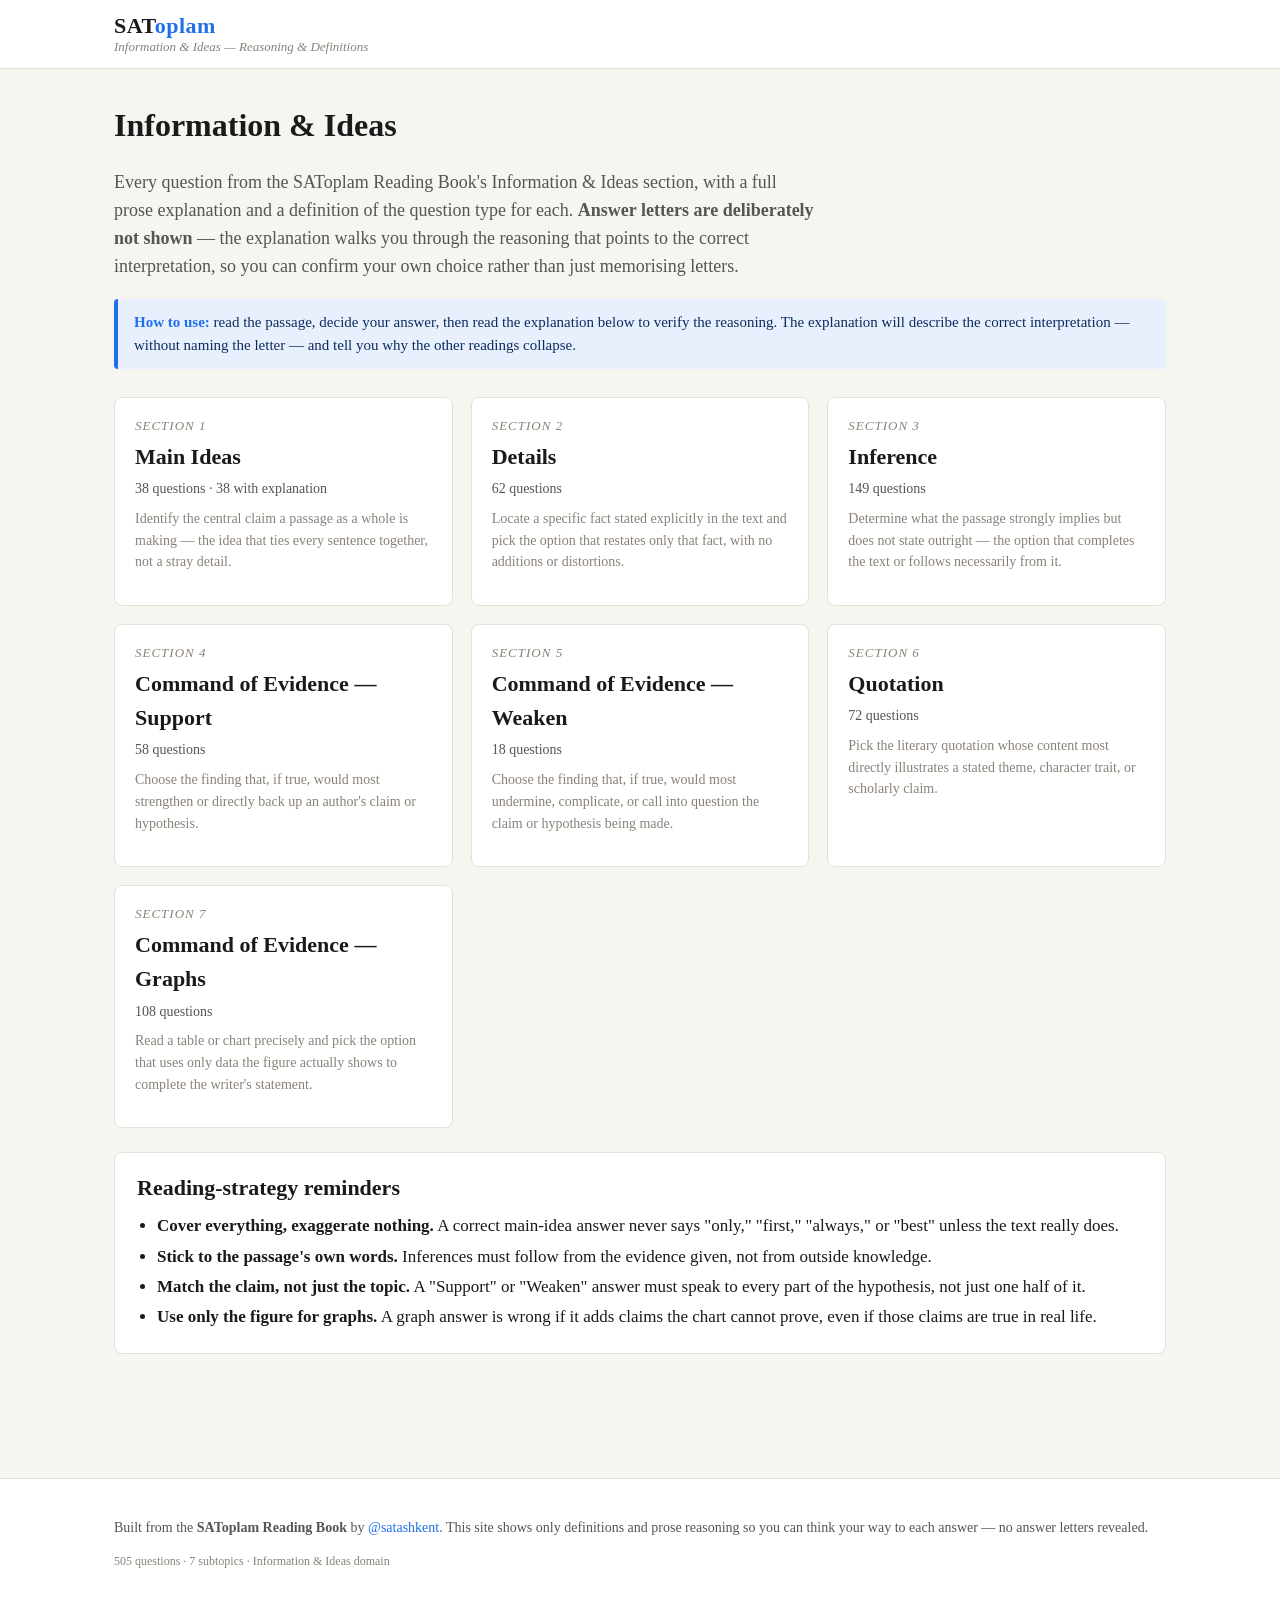
==== site/index.html @ d128f931 "Add SAToplam Information & Ideas reasoning site (passages + 38 main_ideas explanations) Co-Authored-" ====
<!DOCTYPE html>
<html lang="en">
<head>
<meta charset="utf-8" />
<meta name="viewport" content="width=device-width,initial-scale=1" />
<title>SAToplam — Information &amp; Ideas | Reasoning &amp; Definitions</title>
<meta name="description" content="Full prose explanations and definitions for every question in the Information &amp; Ideas section of the SAToplam Reading Book — without answer letters." />
<link rel="stylesheet" href="styles.css" />
</head>
<body>
<header class="topbar">
  <div class="wrap">
    <a class="brand" href="#/">
      <span class="logo">SAT<span class="accent">oplam</span></span>
      <span class="tagline">Information &amp; Ideas — Reasoning &amp; Definitions</span>
    </a>
    <nav class="topnav" id="breadcrumb"></nav>
  </div>
</header>

<main class="wrap" id="view">
  <p class="loading">Loading 505 questions…</p>
</main>

<footer class="footer">
  <div class="wrap">
    <p>
      Built from the <strong>SAToplam Reading Book</strong> by <a href="https://t.me/satashkent" target="_blank" rel="noopener">@satashkent</a>.
      This site shows only definitions and prose reasoning so you can think your way to each answer — no answer letters revealed.
    </p>
    <p class="muted">505 questions · 7 subtopics · Information &amp; Ideas domain</p>
  </div>
</footer>

<script src="app.js"></script>
</body>
</html>
---- site/styles.css ----
/* SAToplam Information & Ideas — site styles */
:root {
  --bg: #f7f5f0;
  --paper: #ffffff;
  --ink: #1a1a1a;
  --ink-soft: #555;
  --muted: #8a8278;
  --rule: #e6e1d6;
  --accent: #1f6feb;
  --accent-soft: #e8f0fe;
  --warn: #b08900;
  --max: 1100px;
}

* { box-sizing: border-box; }

html, body {
  margin: 0;
  padding: 0;
  background: var(--bg);
  color: var(--ink);
  font-family: 'Georgia', 'Iowan Old Style', 'Palatino Linotype', 'Times New Roman', serif;
  font-size: 17px;
  line-height: 1.55;
}

a { color: var(--accent); text-decoration: none; }
a:hover { text-decoration: underline; }

.wrap {
  max-width: var(--max);
  margin: 0 auto;
  padding: 0 24px;
}

.topbar {
  background: var(--paper);
  border-bottom: 1px solid var(--rule);
  padding: 14px 0;
  position: sticky;
  top: 0;
  z-index: 10;
}
.topbar .wrap {
  display: flex;
  align-items: center;
  justify-content: space-between;
  gap: 18px;
  flex-wrap: wrap;
}
.brand { display: flex; flex-direction: column; line-height: 1.1; }
.logo {
  font-weight: 700;
  font-size: 22px;
  letter-spacing: 0.5px;
  color: var(--ink);
}
.logo .accent { color: var(--accent); }
.brand .tagline {
  font-size: 13px;
  color: var(--muted);
  font-style: italic;
  margin-top: 2px;
}
.topnav { font-size: 14px; color: var(--ink-soft); }
.topnav a { color: var(--ink-soft); }
.topnav .sep { margin: 0 6px; color: var(--muted); }

main.wrap { padding-top: 28px; padding-bottom: 60px; min-height: 70vh; }

h1 { font-size: 32px; margin: 4px 0 4px; }
h2 { font-size: 22px; margin: 28px 0 8px; }
h3 { font-size: 18px; margin: 24px 0 6px; color: var(--ink); }

.lead { font-size: 18px; color: var(--ink-soft); max-width: 78ch; }

.notice {
  background: var(--accent-soft);
  border-left: 4px solid var(--accent);
  padding: 12px 16px;
  margin: 18px 0 28px;
  border-radius: 4px;
  color: #0c2c5e;
  font-size: 15px;
}
.notice strong { color: var(--accent); }

/* Topic grid */
.topic-grid {
  display: grid;
  grid-template-columns: repeat(auto-fit, minmax(260px, 1fr));
  gap: 18px;
  margin-top: 18px;
}
.topic-card {
  background: var(--paper);
  border: 1px solid var(--rule);
  border-radius: 8px;
  padding: 18px 20px;
  transition: transform .06s ease, box-shadow .06s ease;
  display: block;
  color: inherit;
}
.topic-card:hover {
  transform: translateY(-1px);
  box-shadow: 0 4px 14px rgba(0,0,0,0.06);
  text-decoration: none;
}
.topic-card .num {
  font-size: 13px;
  color: var(--muted);
  letter-spacing: 1px;
  text-transform: uppercase;
  font-style: italic;
}
.topic-card .name {
  font-size: 22px;
  font-weight: 700;
  color: var(--ink);
  margin: 4px 0;
}
.topic-card .meta {
  color: var(--ink-soft);
  font-size: 14px;
}

/* Question list */
.question-list {
  list-style: none;
  margin: 18px 0 0;
  padding: 0;
}
.question-list li {
  background: var(--paper);
  border: 1px solid var(--rule);
  border-radius: 6px;
  padding: 14px 16px;
  margin-bottom: 10px;
  display: flex;
  gap: 14px;
  align-items: baseline;
  transition: background .08s ease;
}
.question-list li:hover { background: #fdfaf2; }
.question-list .qn {
  display: inline-block;
  min-width: 38px;
  font-weight: 700;
  color: var(--accent);
  font-size: 15px;
}
.question-list .preview {
  flex: 1;
  color: var(--ink-soft);
  font-size: 15px;
  font-style: italic;
}
.question-list .has-exp {
  font-size: 11px;
  color: #2a7a2a;
  background: #e6f3e6;
  padding: 2px 8px;
  border-radius: 999px;
  letter-spacing: 0.4px;
  text-transform: uppercase;
}
.question-list .no-exp {
  font-size: 11px;
  color: var(--warn);
  background: #fff7df;
  padding: 2px 8px;
  border-radius: 999px;
  letter-spacing: 0.4px;
  text-transform: uppercase;
}

/* Question detail */
.question-detail {
  background: var(--paper);
  border: 1px solid var(--rule);
  border-radius: 8px;
  padding: 26px 30px;
  margin-top: 8px;
}
.question-meta {
  font-size: 13px;
  color: var(--muted);
  letter-spacing: 0.6px;
  text-transform: uppercase;
}
.question-passage {
  font-size: 17px;
  line-height: 1.7;
  margin: 14px 0 22px;
  white-space: pre-wrap;
}
.question-prompt {
  font-weight: 700;
  font-size: 17px;
  margin: 0 0 10px;
}
.options {
  list-style: none;
  margin: 0 0 26px;
  padding: 0;
}
.options li {
  border: 1px solid var(--rule);
  background: #fcfaf4;
  border-radius: 6px;
  padding: 10px 14px;
  margin-bottom: 8px;
  display: flex;
  gap: 10px;
}
.options .key {
  font-weight: 700;
  min-width: 22px;
  color: var(--ink);
}
.options .body { flex: 1; }

.explanation {
  background: #fbf9f3;
  border: 1px solid var(--rule);
  border-left: 4px solid var(--accent);
  border-radius: 6px;
  padding: 18px 22px;
  margin-top: 8px;
}
.explanation h3 {
  margin-top: 0;
  color: var(--accent);
  font-size: 14px;
  text-transform: uppercase;
  letter-spacing: 1px;
}
.explanation p { margin: 0 0 12px; }
.explanation .definition {
  font-style: italic;
  color: var(--ink-soft);
  background: #fff;
  border-radius: 4px;
  padding: 10px 14px;
  border: 1px dashed var(--rule);
  margin-bottom: 14px;
}
.explanation .placeholder {
  color: var(--warn);
  font-style: italic;
}

.qnav {
  display: flex;
  justify-content: space-between;
  margin-top: 20px;
  gap: 8px;
  font-size: 14px;
}
.qnav a { padding: 8px 12px; border: 1px solid var(--rule); border-radius: 6px; background: var(--paper); color: var(--ink-soft); }
.qnav a:hover { border-color: var(--accent); color: var(--accent); text-decoration: none; }

.muted { color: var(--muted); font-size: 14px; }

.search-bar {
  display: flex;
  gap: 8px;
  margin: 18px 0;
}
.search-bar input {
  flex: 1;
  padding: 10px 14px;
  border: 1px solid var(--rule);
  border-radius: 6px;
  background: var(--paper);
  font-family: inherit;
  font-size: 16px;
}
.search-bar input:focus { outline: 2px solid var(--accent); border-color: var(--accent); }

.footer {
  border-top: 1px solid var(--rule);
  background: var(--paper);
  padding: 24px 0;
  margin-top: 40px;
  font-size: 14px;
  color: var(--ink-soft);
}
.footer a { color: var(--accent); }
.footer .muted { font-size: 12px; }

/* Tip / how-to-use box on home */
.tips {
  background: var(--paper);
  border: 1px solid var(--rule);
  border-radius: 8px;
  padding: 18px 22px;
  margin: 24px 0;
}
.tips h2 { margin-top: 0; }
.tips ul { padding-left: 20px; margin: 6px 0 0; }
.tips li { margin: 4px 0; }

@media (max-width: 640px) {
  body { font-size: 16px; }
  h1 { font-size: 26px; }
  .question-detail { padding: 18px 18px; }
}
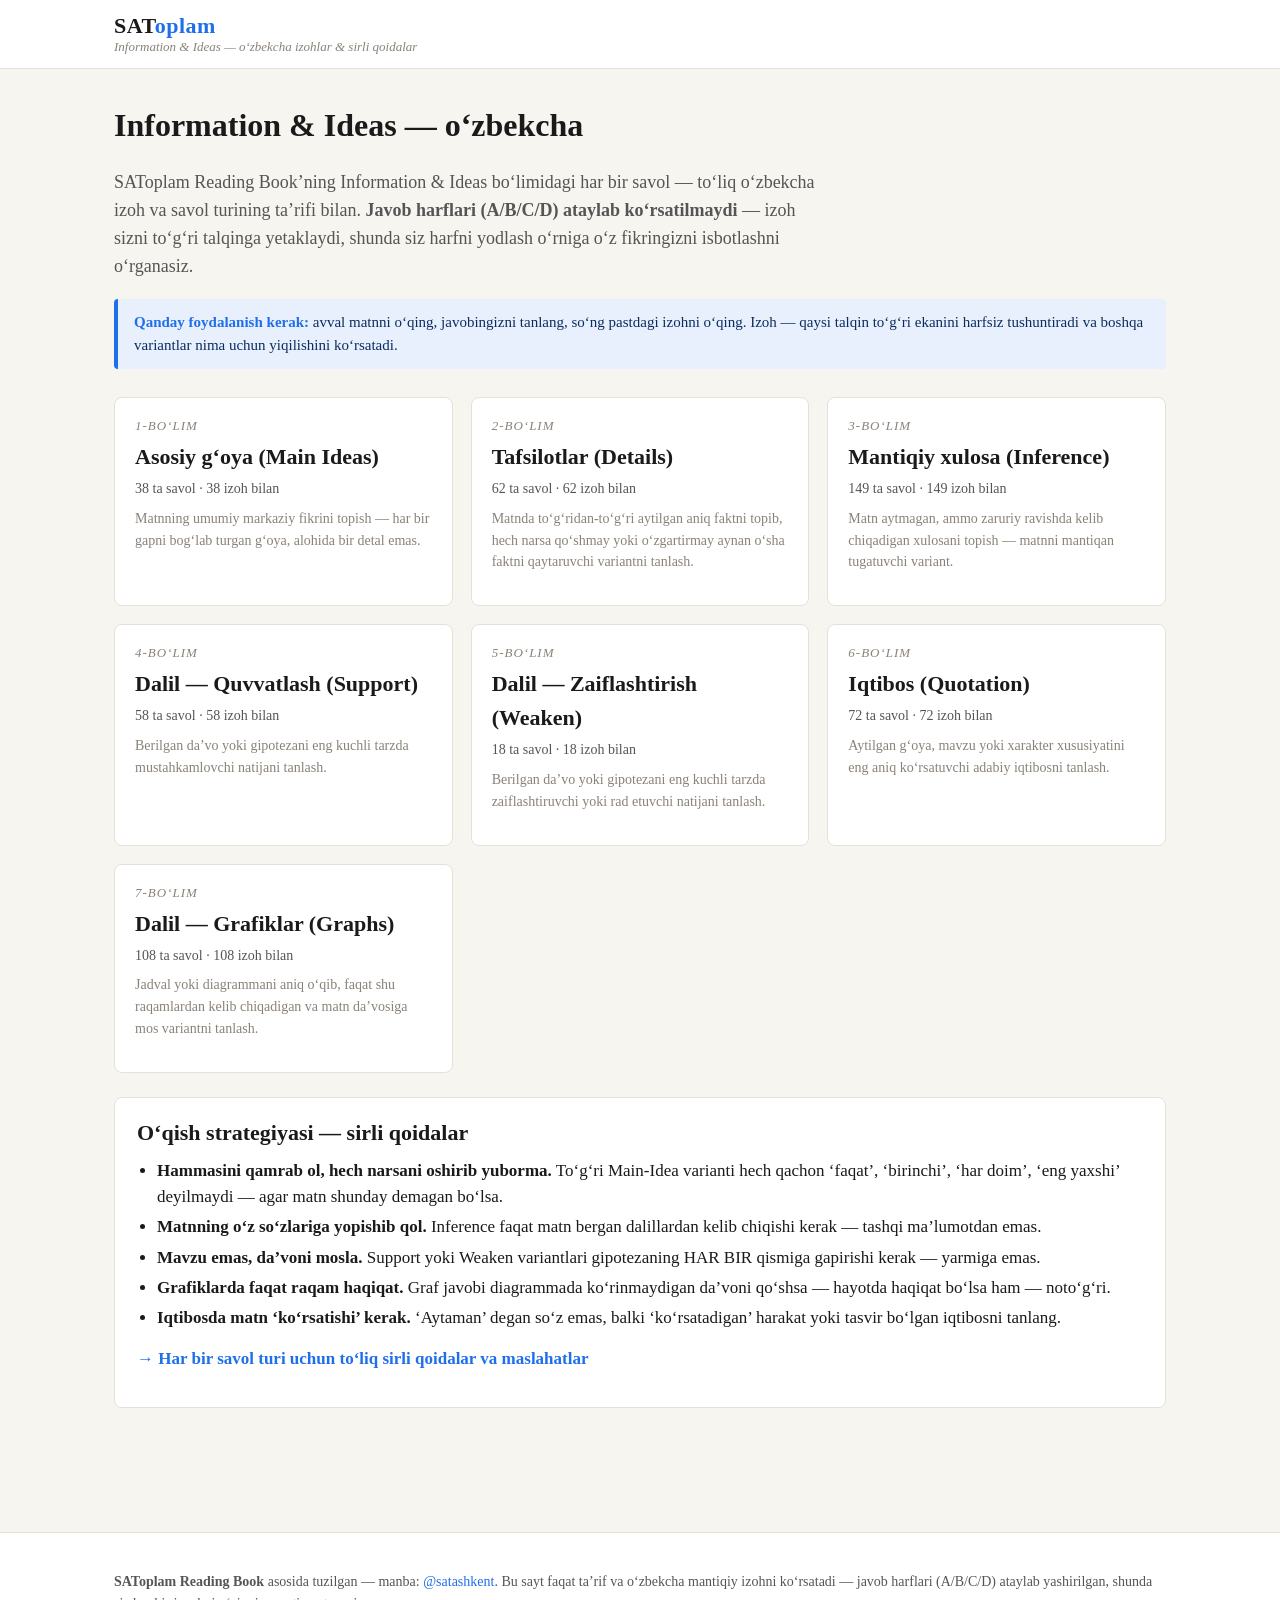
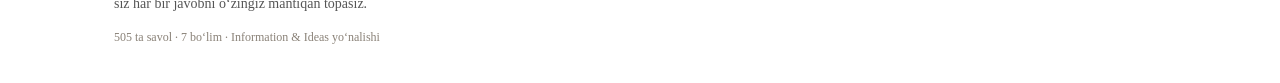
==== commit 6e23e119: "Switch UI + topic definitions + add Uzbek strategy guides (sirli qoidalar) per topic Co-Authored-By:" ====
--- a/site/index.html
+++ b/site/index.html
@@ -1,10 +1,10 @@
 <!DOCTYPE html>
-<html lang="en">
+<html lang="uz">
 <head>
 <meta charset="utf-8" />
 <meta name="viewport" content="width=device-width,initial-scale=1" />
-<title>SAToplam — Information &amp; Ideas | Reasoning &amp; Definitions</title>
-<meta name="description" content="Full prose explanations and definitions for every question in the Information &amp; Ideas section of the SAToplam Reading Book — without answer letters." />
+<title>SAToplam — Information &amp; Ideas | O‘zbekcha izohlar va sirli qoidalar</title>
+<meta name="description" content="SAToplam Reading Book’ning Information &amp; Ideas bo‘limidagi har bir savol uchun to‘liq o‘zbekcha izoh, ta’rif va sirli qoidalar — javob harflari ko‘rsatilmaydi." />
 <link rel="stylesheet" href="styles.css" />
 </head>
 <body>
@@ -12,23 +12,23 @@
   <div class="wrap">
     <a class="brand" href="#/">
       <span class="logo">SAT<span class="accent">oplam</span></span>
-      <span class="tagline">Information &amp; Ideas — Reasoning &amp; Definitions</span>
+      <span class="tagline">Information &amp; Ideas — o‘zbekcha izohlar &amp; sirli qoidalar</span>
     </a>
     <nav class="topnav" id="breadcrumb"></nav>
   </div>
 </header>
 
 <main class="wrap" id="view">
-  <p class="loading">Loading 505 questions…</p>
+  <p class="loading">505 ta savol yuklanmoqda…</p>
 </main>
 
 <footer class="footer">
   <div class="wrap">
     <p>
-      Built from the <strong>SAToplam Reading Book</strong> by <a href="https://t.me/satashkent" target="_blank" rel="noopener">@satashkent</a>.
-      This site shows only definitions and prose reasoning so you can think your way to each answer — no answer letters revealed.
+      <strong>SAToplam Reading Book</strong> asosida tuzilgan — manba: <a href="https://t.me/satashkent" target="_blank" rel="noopener">@satashkent</a>.
+      Bu sayt faqat ta’rif va o‘zbekcha mantiqiy izohni ko‘rsatadi — javob harflari (A/B/C/D) ataylab yashirilgan, shunda siz har bir javobni o‘zingiz mantiqan topasiz.
     </p>
-    <p class="muted">505 questions · 7 subtopics · Information &amp; Ideas domain</p>
+    <p class="muted">505 ta savol · 7 bo‘lim · Information &amp; Ideas yo‘nalishi</p>
   </div>
 </footer>
 
